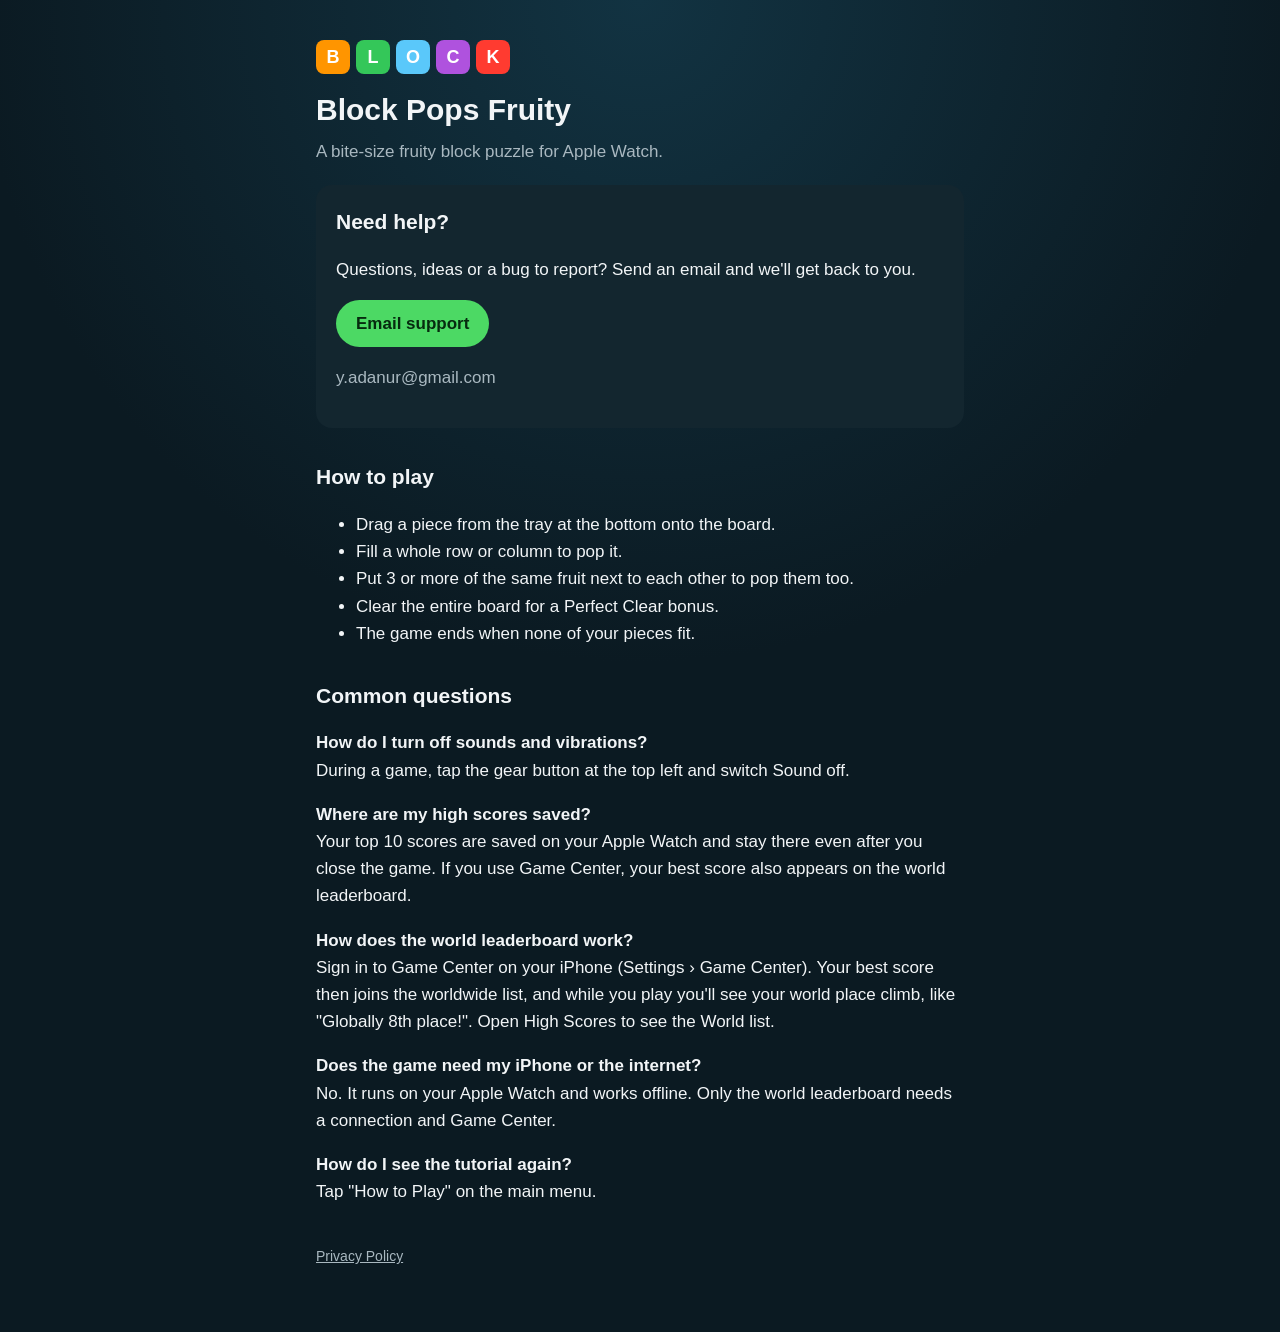
==== index.html @ 986c9992 "Block Pops Fruity support and privacy pages" ====
<!doctype html>
<html lang="en">
<head>
  <meta charset="utf-8">
  <meta name="viewport" content="width=device-width, initial-scale=1">
  <title>Block Pops Fruity Support</title>
  <meta name="description" content="Help and contact for Block Pops Fruity, a block puzzle game for Apple Watch.">
  <link rel="stylesheet" href="style.css">
</head>
<body>
<main>
  <div class="tiles" aria-hidden="true">
    <span style="background:#ff9500">B</span><span style="background:#34c759">L</span><span style="background:#5ac8fa">O</span><span style="background:#af52de">C</span><span style="background:#ff3b30">K</span>
  </div>
  <h1>Block Pops Fruity</h1>
  <p class="sub">A bite-size fruity block puzzle for Apple Watch.</p>

  <div class="card">
    <h2 style="margin-top:0">Need help?</h2>
    <p>Questions, ideas or a bug to report? Send an email and we'll get back to you.</p>
    <p><a class="button" href="mailto:y.adanur@gmail.com?subject=Block%20Pops%20Fruity">Email support</a></p>
    <p class="sub">y.adanur@gmail.com</p>
  </div>

  <h2>How to play</h2>
  <ul>
    <li>Drag a piece from the tray at the bottom onto the board.</li>
    <li>Fill a whole row or column to pop it.</li>
    <li>Put 3 or more of the same fruit next to each other to pop them too.</li>
    <li>Clear the entire board for a Perfect Clear bonus.</li>
    <li>The game ends when none of your pieces fit.</li>
  </ul>

  <h2>Common questions</h2>
  <p><strong>How do I turn off sounds and vibrations?</strong><br>
  During a game, tap the gear button at the top left and switch Sound off.</p>
  <p><strong>Where are my high scores saved?</strong><br>
  Your top 10 scores are saved on your Apple Watch and stay there even after you close the game. If you use Game Center, your best score also appears on the world leaderboard.</p>
  <p><strong>How does the world leaderboard work?</strong><br>
  Sign in to Game Center on your iPhone (Settings &rsaquo; Game Center). Your best score then joins the worldwide list, and while you play you'll see your world place climb, like "Globally 8th place!". Open High Scores to see the World list.</p>
  <p><strong>Does the game need my iPhone or the internet?</strong><br>
  No. It runs on your Apple Watch and works offline. Only the world leaderboard needs a connection and Game Center.</p>
  <p><strong>How do I see the tutorial again?</strong><br>
  Tap "How to Play" on the main menu.</p>

  <footer>
    <a href="privacy.html">Privacy Policy</a>
  </footer>
</main>
</body>
</html>
---- style.css ----
:root {
  --bg: #0b1a22;
  --card: #13262f;
  --text: #f2f5f7;
  --muted: #a9b8c0;
  --accent: #4cd964;
  --link: #5ac8fa;
}
* { box-sizing: border-box; }
body {
  margin: 0;
  background: radial-gradient(circle at top, #123342 0%, var(--bg) 60%) fixed;
  background-color: var(--bg);
  color: var(--text);
  font: 17px/1.6 -apple-system, BlinkMacSystemFont, "SF Pro Rounded", "Segoe UI", Roboto, sans-serif;
}
main { max-width: 680px; margin: 0 auto; padding: 40px 16px 64px; }
.tiles { display: flex; flex-wrap: wrap; gap: 6px; margin-bottom: 8px; }
.tiles span {
  display: inline-grid; place-items: center;
  width: 34px; height: 34px; border-radius: 8px;
  font-weight: 800; color: #fff; font-size: 18px;
}
h1 { font-size: 30px; margin: 12px 0 4px; }
h2 { font-size: 21px; margin: 32px 0 8px; }
p, li { color: var(--text); }
.sub { color: var(--muted); margin-top: 0; }
.card { background: var(--card); border-radius: 16px; padding: 20px; margin-top: 20px; }
a { color: var(--link); }
.button {
  display: inline-block; background: var(--accent); color: #062b0f;
  font-weight: 700; text-decoration: none; padding: 10px 20px; border-radius: 999px;
}
footer { margin-top: 40px; color: var(--muted); font-size: 14px; }
footer a { color: var(--muted); }
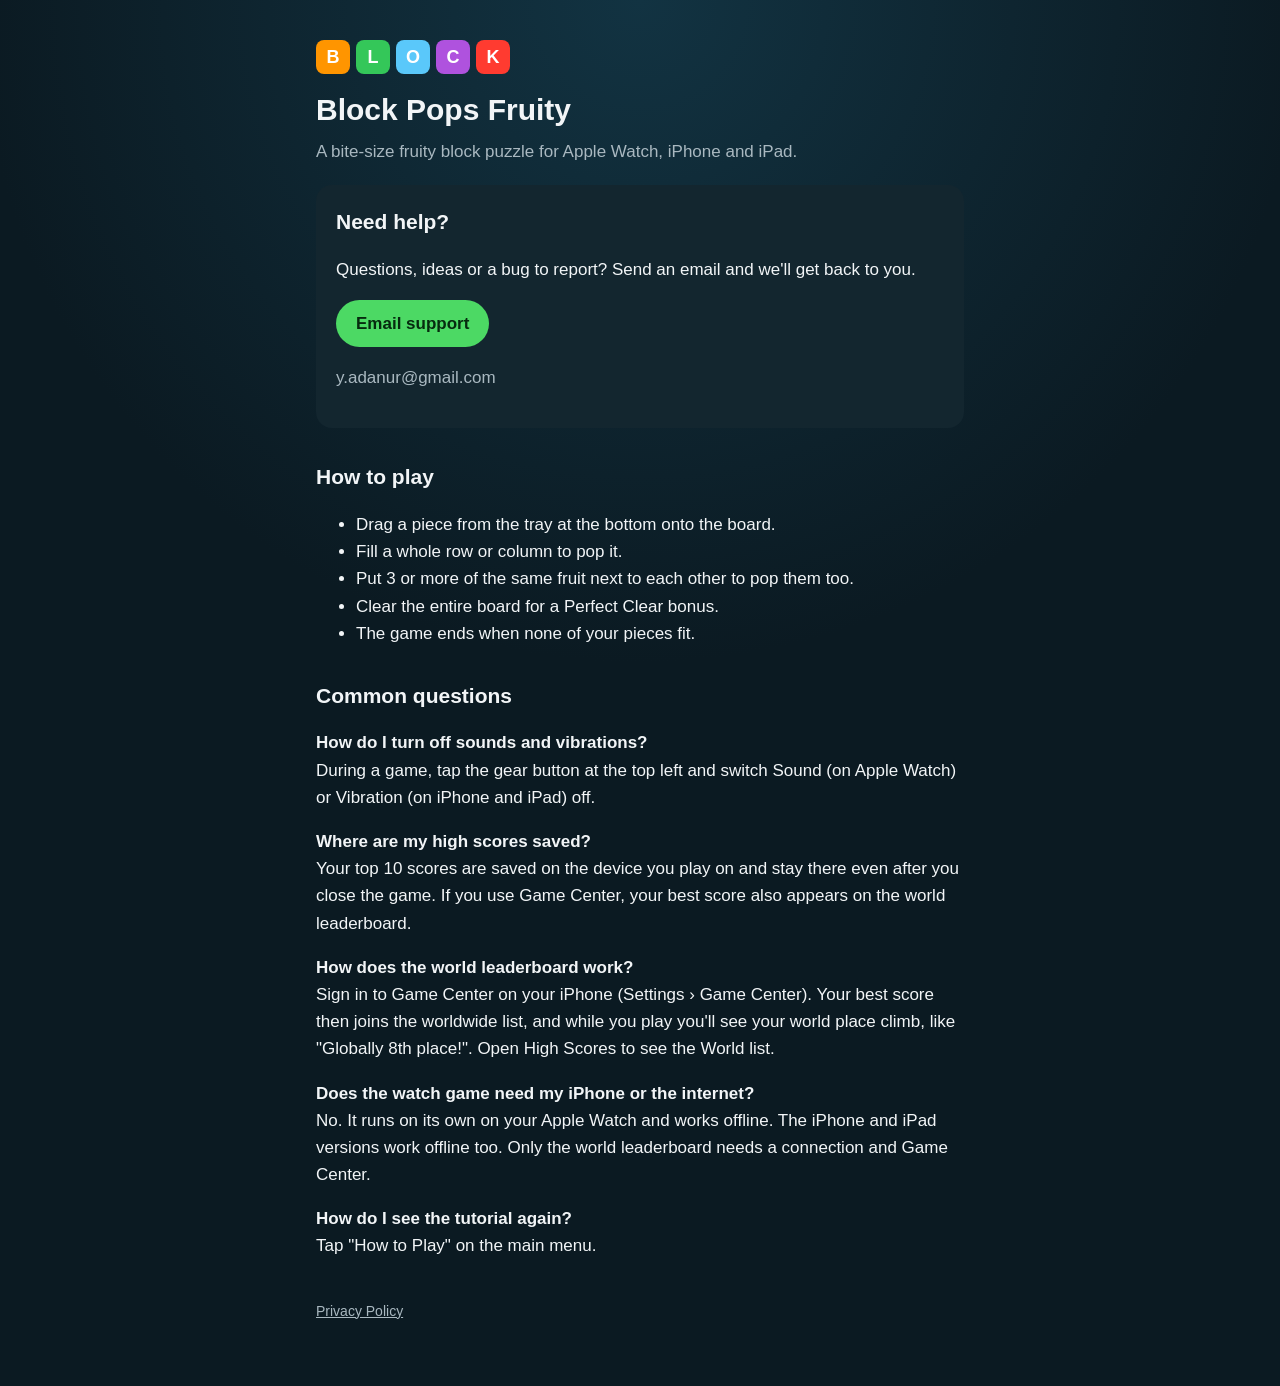
==== commit 28c8dcdd: "Add iPhone and iPad to support and privacy pages" ====
--- a/index.html
+++ b/index.html
@@ -4,7 +4,7 @@
   <meta charset="utf-8">
   <meta name="viewport" content="width=device-width, initial-scale=1">
   <title>Block Pops Fruity Support</title>
-  <meta name="description" content="Help and contact for Block Pops Fruity, a block puzzle game for Apple Watch.">
+  <meta name="description" content="Help and contact for Block Pops Fruity, a block puzzle game for Apple Watch, iPhone and iPad.">
   <link rel="stylesheet" href="style.css">
 </head>
 <body>
@@ -13,7 +13,7 @@
     <span style="background:#ff9500">B</span><span style="background:#34c759">L</span><span style="background:#5ac8fa">O</span><span style="background:#af52de">C</span><span style="background:#ff3b30">K</span>
   </div>
   <h1>Block Pops Fruity</h1>
-  <p class="sub">A bite-size fruity block puzzle for Apple Watch.</p>
+  <p class="sub">A bite-size fruity block puzzle for Apple Watch, iPhone and iPad.</p>
 
   <div class="card">
     <h2 style="margin-top:0">Need help?</h2>
@@ -33,13 +33,13 @@
 
   <h2>Common questions</h2>
   <p><strong>How do I turn off sounds and vibrations?</strong><br>
-  During a game, tap the gear button at the top left and switch Sound off.</p>
+  During a game, tap the gear button at the top left and switch Sound (on Apple Watch) or Vibration (on iPhone and iPad) off.</p>
   <p><strong>Where are my high scores saved?</strong><br>
-  Your top 10 scores are saved on your Apple Watch and stay there even after you close the game. If you use Game Center, your best score also appears on the world leaderboard.</p>
+  Your top 10 scores are saved on the device you play on and stay there even after you close the game. If you use Game Center, your best score also appears on the world leaderboard.</p>
   <p><strong>How does the world leaderboard work?</strong><br>
   Sign in to Game Center on your iPhone (Settings &rsaquo; Game Center). Your best score then joins the worldwide list, and while you play you'll see your world place climb, like "Globally 8th place!". Open High Scores to see the World list.</p>
-  <p><strong>Does the game need my iPhone or the internet?</strong><br>
-  No. It runs on your Apple Watch and works offline. Only the world leaderboard needs a connection and Game Center.</p>
+  <p><strong>Does the watch game need my iPhone or the internet?</strong><br>
+  No. It runs on its own on your Apple Watch and works offline. The iPhone and iPad versions work offline too. Only the world leaderboard needs a connection and Game Center.</p>
   <p><strong>How do I see the tutorial again?</strong><br>
   Tap "How to Play" on the main menu.</p>
 
